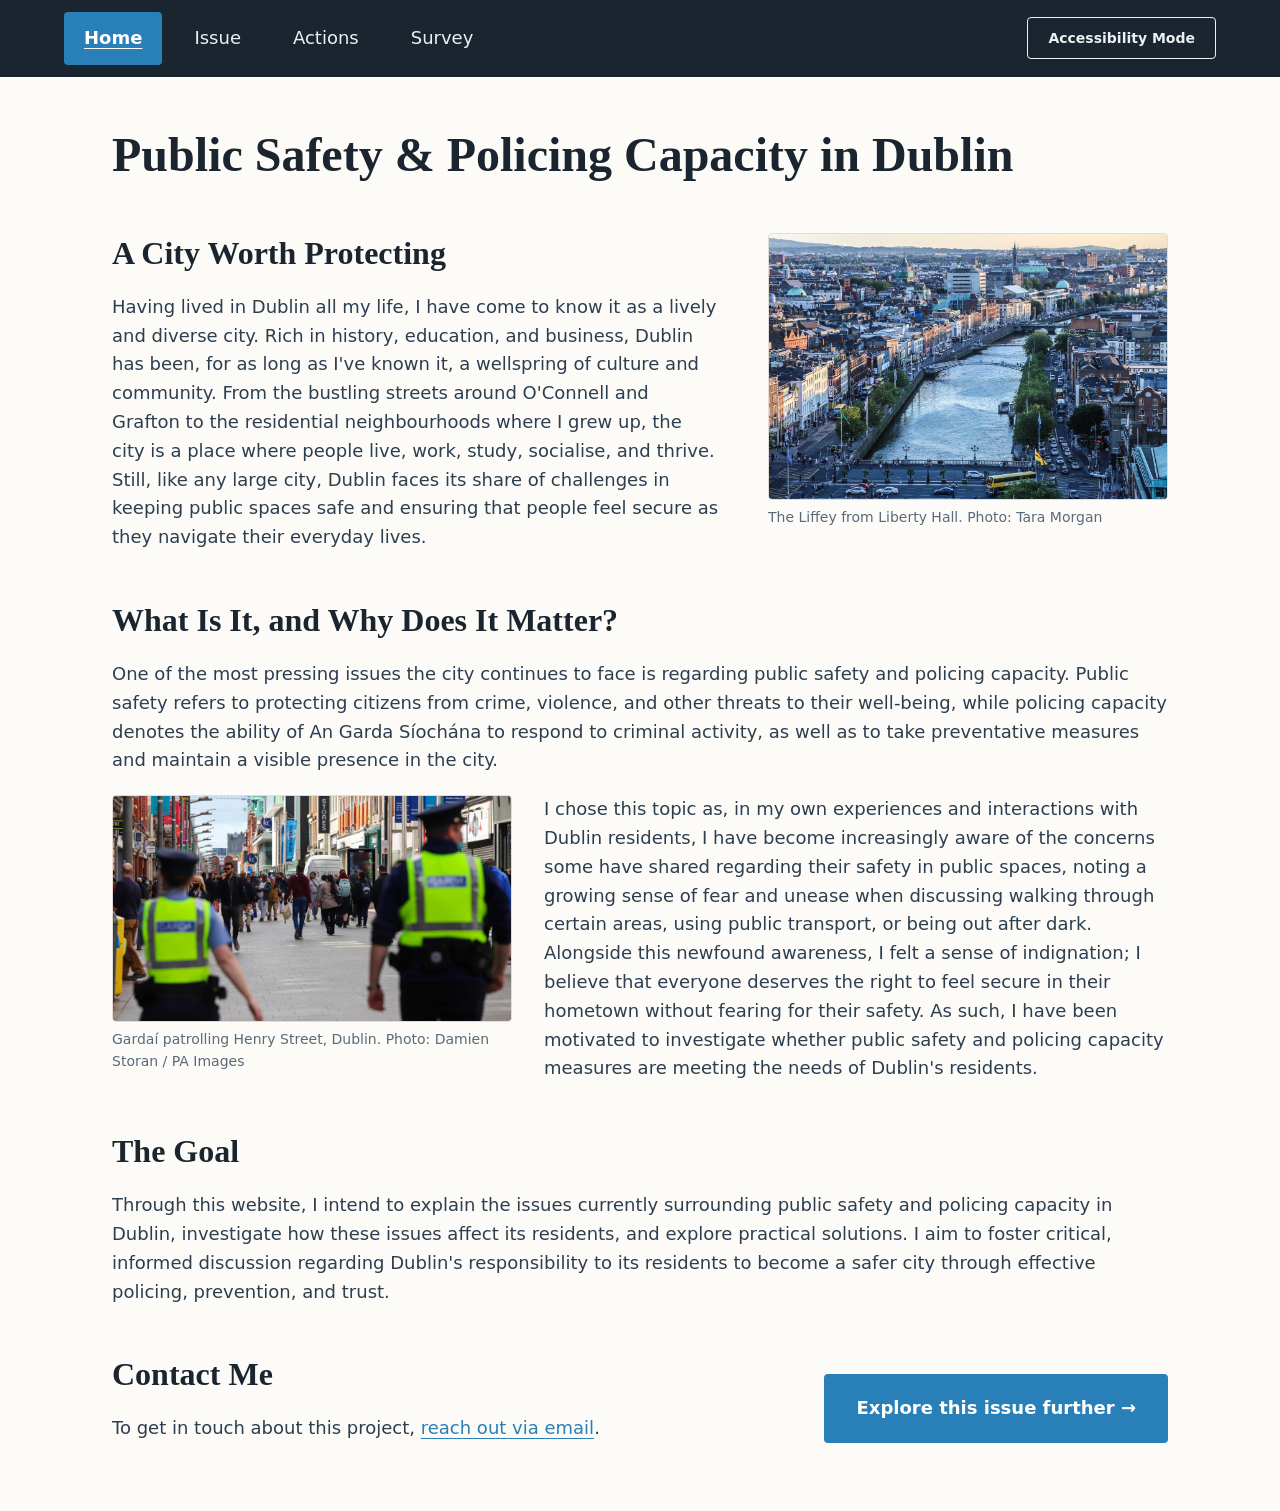
==== index.html @ 7e29a4af "Add files via upload" ====
<!DOCTYPE html PUBLIC "-//W3C//DTD XHTML 1.0 Transitional//EN" "http://www.w3.org/TR/xhtml1/DTD/xhtml1-transitional.dtd">
<html xmlns="http://www.w3.org/1999/xhtml">
<head>
<meta http-equiv="Content-Type" content="text/html; charset=iso-8859-1" />
<title>Homepage</title>
<link href="styles.css" rel="stylesheet" type="text/css" />
</head>
<body>
  <nav class="site-nav" aria-label="Main navigation">
    <ul class="nav-list">
      <li><a href="index.html" aria-current="page">Home</a></li>
      <li><a href="issue.html">Issue</a></li>
      <li><a href="actions.html">Actions</a></li>
	  <li><a href="survey.html">Survey</a></li>
	  <li class="nav-end">
	  	<button id="accessibility-toggle" class ="nav-button" aria-pressed="false">
		  Accessibility Mode
		</button>
	  </li>
    </ul>
  </nav>

  <script>
    const root = document.documentElement;
    const toggle = document.getElementById('accessibility-toggle');

    if (localStorage.getItem('theme') === 'accessibility-mode') {
      root.setAttribute('data-theme', 'accessibility-mode');
      toggle.setAttribute('aria-pressed', 'true');
    }

    toggle.addEventListener('click', () => {
      const turnOn = root.getAttribute('data-theme') !== 'accessibility-mode';

      if (turnOn) {
        root.setAttribute('data-theme', 'accessibility-mode');
      } else {
        root.removeAttribute('data-theme');
      }
      toggle.setAttribute('aria-pressed', String(turnOn));
      localStorage.setItem('theme', turnOn ? 'accessibility-mode' : 'normal');
    });
  </script>

  <main class="container">
    
    <h1>Public Safety & Policing Capacity in Dublin</h1>

    <section class="with-image">
      <figure class="float-right">
        <img src="view-of-the-liffey-from-liberty-hall-dublin-ireland-conde-nast-traveller-4feb16-Tara-Morgan.jpg" alt="View of the River Liffey from Liberty Hall, Dublin" />
        <figcaption>The Liffey from Liberty Hall. Photo: Tara Morgan</figcaption>
      </figure>

      <h2>A City Worth Protecting</h2>
      <p>Having lived in Dublin all my life, I have come to know it as a lively and diverse city. Rich in history, education, and business, Dublin has been, for as long as I've known it, a wellspring of culture and community. From the bustling streets around O'Connell and Grafton to the residential neighbourhoods where I grew up, the city is a place where people live, work, study, socialise, and thrive. Still, like any large city, Dublin faces its share of challenges in keeping public spaces safe and ensuring that people feel secure as they navigate their everyday lives.</p>

    </section>

    <section class="with-image">

      <h2>What Is It, and Why Does It Matter?</h2>
      <p>One of the most pressing issues the city continues to face is regarding public safety and policing capacity. Public safety refers to protecting citizens from crime, violence, and other threats to their well-being, while policing capacity denotes the ability of An Garda S�och�na to respond to criminal activity, as well as to take preventative measures and maintain a visible presence in the city.</p>
      <figure class="float-left">
        <img src="2984684_2_org_2.59690093.jpg" alt="Two Garda� on patrol among shoppers on Henry Street, Dublin" />
        <figcaption>Garda� patrolling Henry Street, Dublin. Photo: Damien Storan / PA Images</figcaption>
      </figure>
      <p>I chose this topic as, in my own experiences and interactions with Dublin residents, I have become increasingly aware of the concerns some have shared regarding their safety in public spaces, noting a growing sense of fear and unease when discussing walking through certain areas, using public transport, or being out after dark. Alongside this newfound awareness, I felt a sense of indignation; I believe that everyone deserves the right to feel secure in their hometown without fearing for their safety. As such, I have been motivated to investigate whether public safety and policing capacity measures are meeting the needs of Dublin's residents.</p>

    </section>

    <h2>The Goal</h2>
    <p>Through this website, I intend to explain the issues currently surrounding public safety and policing capacity in Dublin, investigate how these issues affect its residents, and explore practical solutions. I aim to foster critical, informed discussion regarding Dublin's responsibility to its residents to become a safer city through effective policing, prevention, and trust.</p>
    <h2>Contact Me</h2>
    <p>To get in touch about this project, <a href="mailto:burnsa7@tcd.ie">reach out via email</a>.
      <a href="issue.html" class="button-small button-right">Explore this issue further &rarr;</a></p>
  </main>

</body>
</html>
---- styles.css ----
/* ======================================================================
   QUICK START
   1. Edit the settings in :root below to set your site's visual identity.
   2. Use <main class="container"> for consistent page width and padding.
   3. Navigation markup:
        <nav class="site-nav" aria-label="Main navigation">
          <ul class="nav-list">
            <li><a href="index.html" aria-current="page">Home</a></li>
            <li><a href="about.html">About</a></li>
          </ul>
        </nav>
      Set aria-current="page" on the current page's link in each HTML file.
      CSS does NOT determine which page is active automatically.
   4. Wrap wide tables in:
        <div class="table-wrap" role="region" aria-label="Results"
             tabindex="0"> ...table... </div>
      Use <caption>, <thead>, <tbody>, and <th scope="col"> in your table.

   Avoid repeated inline styles.
   ====================================================================== */

/* 1. EDITABLE DESIGN SETTINGS */
:root {
  /* Typography */
  --font-body: system-ui, -apple-system, BlinkMacSystemFont, "Segoe UI", Roboto, Oxygen, Ubuntu, Cantarell, sans-serif;
  --font-heading: "Georgia", Cambria, "Times New Roman", Times, serif;
  --font-size-body: 1rem;
  --font-size-small: 0.875rem;
  --font-size-h1: 2.25rem;
  --font-size-h2: 1.5rem;
  --font-size-h3: 1.25rem;
  --weight-body: 400;
  --weight-heading: 600;
  --line-height-body: 1.6;
  --line-height-heading: 1.25;
  --text-align-body: start; /* start, center, end, or justify */
  --text-align-heading: start; /* start, center, end, or justify */

  /* Colours: recheck text/background contrast after changing these. */
  --color-text: #2c3e50;
  --color-muted: #596a7a;
  --color-heading: #1a252f;
  --color-link: #2980b9;
  --color-link-hover: #1f618d;
  --bg-page: #fdfbf7;
  --bg-surface: #ffffff;
  --color-border: #e2dcd5;
  --color-focus: #2980b9;
  --bg-nav: #1a252f;
  --color-nav-link: #ecf0f1;
  --bg-nav-hover: #2c3e50;
  --bg-nav-active: #2980b9;
  --color-nav-active: #ffffff;
  --bg-table-header: #f4f0eb;
  --bg-table-odd: #ffffff;
  --bg-table-even: #fdfbf7;

  /* Spacing scale: change these to adjust spacing across the site. */
  --space-xs: 0.375rem;
  --space-sm: 0.75rem;
  --space-md: 1.25rem;
  --space-lg: 2rem;
  --space-xl: 3rem;
  --space-2xl: 4.5rem;
  --paragraph-gap: var(--space-md);
  --heading-gap-before: var(--space-xl);
  --heading-gap-after: var(--space-md);

  /* Layout, component padding, and borders */
  --content-width: 72rem;
  --page-padding: var(--space-md);
  --nav-gap: var(--space-sm);
  --table-cell-padding: 0.75rem 1rem;
  --border-width: 1px;
  --radius: 0.25rem;
}

/* 2. BASE TYPOGRAPHY AND BACKGROUND */

*, *::before, *::after { box-sizing: border-box; }
html { font-size: 100%; }
body {
  margin: 0;
  font-family: var(--font-body);
  font-size: var(--font-size-body);
  font-weight: var(--weight-body);
  line-height: var(--line-height-body);
  text-align: var(--text-align-body);
  color: var(--color-text);
  background-color: var(--bg-page);
  overflow-wrap: break-word;
}
p, ul, ol { margin-block: 0 var(--paragraph-gap); }
ul, ol { padding-inline-start: var(--space-lg); }
li + li { margin-block-start: var(--space-xs); }
small, .text-small { font-size: var(--font-size-small); }
.text-muted { color: var(--color-muted); }
.text-center { text-align: center; }
.text-start { text-align: start; }
.text-end { text-align: end; }
a { color: var(--color-link); text-underline-offset: 0.2em; }
a:hover { color: var(--color-link-hover); }
img, video { max-width: 100%; height: auto; }

/* Keep visible keyboard focus; do not replace this with outline: none. */
:focus-visible {
  outline: 3px solid var(--color-focus);
  outline-offset: 3px;
}
[hidden] { display: none !important; }

/* 3. PAGE LAYOUT, MARGINS, AND PADDING */

.container {
  width: 100%;
  max-width: var(--content-width);
  margin-inline: auto;
  padding: var(--page-padding);
}

/* 4. HEADINGS: h1 = page title; h2 = section; h3 = subsection */

h1, h2, h3, h4, h5, h6 {
  font-family: var(--font-heading);
  font-weight: var(--weight-heading);
  line-height: var(--line-height-heading);
  text-align: var(--text-align-heading);
  color: var(--color-heading);
  margin-block: var(--heading-gap-before) var(--heading-gap-after);
}
h1 { font-size: var(--font-size-h1); }
h2 { font-size: var(--font-size-h2); }
h3 { font-size: var(--font-size-h3); }
h4, h5, h6 { font-size: var(--font-size-body); }
h1:first-child, h2:first-child, h3:first-child { margin-block-start: 0; }

/* 5. NAVIGATION: stacked on mobile; horizontal and wrapping on tablet+ 
You can delete this block if you want to have your own navigation style.*/

.site-nav {
  padding: var(--space-sm) var(--page-padding);
  background-color: var(--bg-nav);
}
.nav-list {
  /*align-items: center;*/
  display: flex;
  flex-direction: column;
  gap: var(--nav-gap);
  max-width: var(--content-width);
  margin: 0 auto;
  padding: 0;
  list-style: none;
}
.nav-list > li { margin: 0; }
.nav-list a {
  display: block;
  padding: var(--space-sm) var(--space-md);
  color: var(--color-nav-link);
  border-radius: var(--radius);
  text-decoration: none;
}
.nav-list a:hover {
  background-color: var(--bg-nav-hover);
  text-decoration: underline;
}
.nav-list a[aria-current="page"] {
  color: var(--color-nav-active);
  background-color: var(--bg-nav-active);
  font-weight: var(--weight-heading);
  text-decoration: underline;
}
.nav-list a:focus-visible { outline-color: var(--color-nav-link); }

.nav-list > .nav-end {
  display: flex;
  align-items: center;
  margin-inline-start: auto;
}

.nav-button {
  background: transparent;
  color: var(--color-nav-link);
  border: var(--border-width) solid var(--color-nav-link);
  padding: var(--space-sm) var(--space-md);
  border-radius: var(--radius);
  font-family: var(--font-body);
  font-size: var(--font-size-small);
  font-weight: var(--weight-heading);
  cursor: pointer;
}

.nav-button:hover {
  background-color: var(--bg-nav-hover);
}

/* Accessibility mode switched on */
.nav-button[aria-pressed="true"] {
  background-color: var(--bg-nav-active);
  color: var(--color-nav-active);
  border-color: var(--bg-nav-active);
}

.nav-button:focus-visible {
  outline-color: var(--color-nav-link);
}

/* 6. TABLES: padding spaces cell contents; collapsed borders have no gaps.
   For actual gaps BETWEEN cells instead, use border-collapse: separate;
   border-spacing: 0.25rem; on table. 
   You can delete this block if you want to have your own table style.*/
   
.table-wrap { max-width: 100%; overflow-x: auto; }
table {
  width: 100%;
  table-layout: fixed;
  border-collapse: collapse;
  background-color: var(--bg-surface);
}
caption {
  padding-block: var(--space-sm);
  font-weight: var(--weight-heading);
  text-align: start;
}
th, td {
  padding: var(--table-cell-padding);
  border: var(--border-width) solid var(--color-border);
  text-align: start;
  vertical-align: top;
}
.col-year {
  width: 8rem;
}
.col-data {
  width: auto;
}
thead th { background-color: var(--bg-table-header); }
tbody tr:nth-child(odd) { background-color: var(--bg-table-odd); }
tbody tr:nth-child(even) { background-color: var(--bg-table-even); }

/* Rollover table */
.rollover-table tbody tr:hover {
  outline: var(--border-width) solid var(--color-link);
  outline-offset: -2px;
  font-weight: var(--weight-heading);
}

.rollover-panel {
  margin-block: var(--space-md) var(--space-lg);
  padding: var(--space-md);
  border: var(--border-width) solid var(--color-border);
  background-color: var(--bg-surface);
  min-height: 6.5rem;
}

.rollover-panel p {
  margin: 0;
}

/* 7. RESPONSIVE DESIGN — MOBILE FIRST
   Base rules above apply at every width; these override them on wider screens.
   Breakpoints are starting points, not device detection. Adjust after testing.
   Use literal values here: CSS variables cannot be used in media conditions. */

/* Tablet / medium screens: 48rem and wider (usually 768px). */
@media (min-width: 48rem) {
  :root {
    --font-size-body: 1.0625rem;
    --font-size-h1: 2.5rem;
    --font-size-h2: 1.75rem;
    --font-size-h3: 1.375rem;
    --page-padding: var(--space-lg);
  }
  .nav-list { flex-direction: row; flex-wrap: wrap; }
}

/* Desktop / large screens: 75rem and wider (usually 1200px). */
@media (min-width: 75rem) {
  :root {
    --font-size-body: 1.125rem;
    --font-size-h1: 3rem;
    --font-size-h2: 2rem;
    --font-size-h3: 1.5rem;
    --page-padding: var(--space-xl);
  }
}

/* Images */
.with-image {
  margin-block-start: var(--heading-gap-before);
}

/* Images stacked */
.float-right,
.float-left {
  width: 100%;
  margin: 0 0 var(--space-md) 0;
}

.float-right img,
.float-left img {
  display: block;
  width: 100%;
  height: auto;
  border-radius: var(--radius);
  border: var(--border-width) solid var(--color-border);
}

.float-right figcaption,
.float-left figcaption {
  font-size: var(--font-size-small);
  color: var(--color-muted);
  margin-top: var(--space-xs);
}

/* Images side by side */
@media (min-width: 48rem) {
  .float-right,
  .float-left {
    width: 40%;
    max-width: 400px;
  }

  .float-right {
    float: right;
    margin: 0 0 var(--space-md) var(--space-xl);
  }

  .float-left {
    float: left;
    margin: 0 var(--space-lg) var(--space-md) 0;
  }
}

/* Buttons */

/* Small button */
.button-small {
  display: inline-block;
  padding: var(--space-md) var(--space-lg);
  background-color: var(--bg-nav-active);
  color: var(--color-nav-active);
  font-weight: var(--weight-heading);
  text-decoration: none;
  border-radius: var(--radius);
  white-space: nowrap;
  font-family: inherit;
  font-size: inherit;
  border: none;
  cursor: pointer;
}

.button-small:hover {
  background-color: var(--color-link-hover);
  color: var(--color-nav-active);
}

.button-small-transparent {
  padding: var(--space-md) var(--space-lg);
  background-color: transparent;
  color: var(--color-link);
  border: var(--border-width) solid var(--color-link);
  border-radius: var(--radius);
  font-family: inherit;
  font-size: inherit;
  font-weight: var(--weight-heading);
  text-decoration: none;
  cursor: pointer;
}

.button-small-transparent:hover {
  background-color: var(--bg-table-header);
}

.button-small-indent {
  margin-inline-start: var(--space-md);
}

/* Align button to right */

/* Button on its own line */
.button-right {
  display: block;
  width: fit-content;
  margin-block: 0 var(--space-sm);
  margin-top: 1.5rem;
}

/* Button to right */
@media (min-width: 48rem) {
  .button-right {
    float: right;
    margin-block: 0;
    margin-inline-start: var(--space-md);
    margin-top: -2.5rem;
  }
}

p:has(.button-right) {
  display: flow-root;
}

.button-row {
  display: flex;
  flex-wrap: wrap;
  justify-content: space-between;
  gap: var(--space-md);
  margin-block: var(--space-lg) var(--space-lg);
}

/* Survey */

fieldset {
  margin: 0 0 var(--space-lg);
  padding: var(--space-md);
  border: var(--border-width) solid var(--color-border);
  border-radius: var(--radius);
  background-color: var(--bg-surface);
}

legend {
  padding-inline: var(--space-xs);
  font-family: var(--font-heading);
  font-weight: var(--weight-body);
  color: var(--color-heading);
}

fieldset label {
  display: block;
  padding-block: var(--space-xs);
  cursor: pointer;
}

textarea {
  display: block;
  width: 100%;
  max-width: 100%;
  padding: var(--space-sm);
  font-family: inherit;
  font-size: inherit;
  color: var(--color-text);
  background-color: var(--bg-surface);
  border: var(--border-width) solid var(--color-border);
  border-radius: var(--radius);
  resize: vertical;
}

select,
input[type="text"] {
  display: block;
  width: 100%;
  max-width: 24rem;
  margin-top: var(--space-sm);
  padding: var(--space-sm);
  font-family: inherit;
  font-size: inherit;
  color: var(--color-text);
  background-color: var(--bg-surface);
  border: var(--border-width) solid var(--color-border);
  border-radius: var(--radius);
}

.question-label {
  font-family: var(--font-heading);
  font-weight: var(--weight-body);
  color: var(--color-heading);
}

/* Accessibility mode */

:root[data-theme="accessibility-mode"] {
  --font-heading: system-ui, -apple-system, BlinkMacSystemFont, "Segoe UI", Roboto, Oxygen, Ubuntu, Cantarell, sans-serif;
  --font-size-body: 1.5rem;
  --font-size-small: 1.3125rem;
  --font-size-h1: 3.375rem;
  --font-size-h2: 2.25rem;
  --font-size-h3: 1.875rem;
  --weight-body: 525;
  --weight-heading: 725;
  --line-height-body: 1.8;
  --line-height-heading: 1.35;
  --color-text: #000000;
  --color-muted: #111111;
  --color-heading: #000000;
  --color-link: #0000ee;
  --color-link-hover: #0000cc;
  --bg-page: #ffffff;
  --bg-surface: #ffffff;
  --color-border: #000000;
  --color-focus: #0000ff;
  --bg-nav: #000000;
  --color-nav-link: #ffffff;
  --bg-nav-hover: #333333;
  --bg-nav-active: #ffff00;
  --color-nav-active: #000000;
  --bg-table-header: #e5e5e5;
  --bg-table-odd: #ffffff;
  --bg-table-even: #f0f0f0;
}
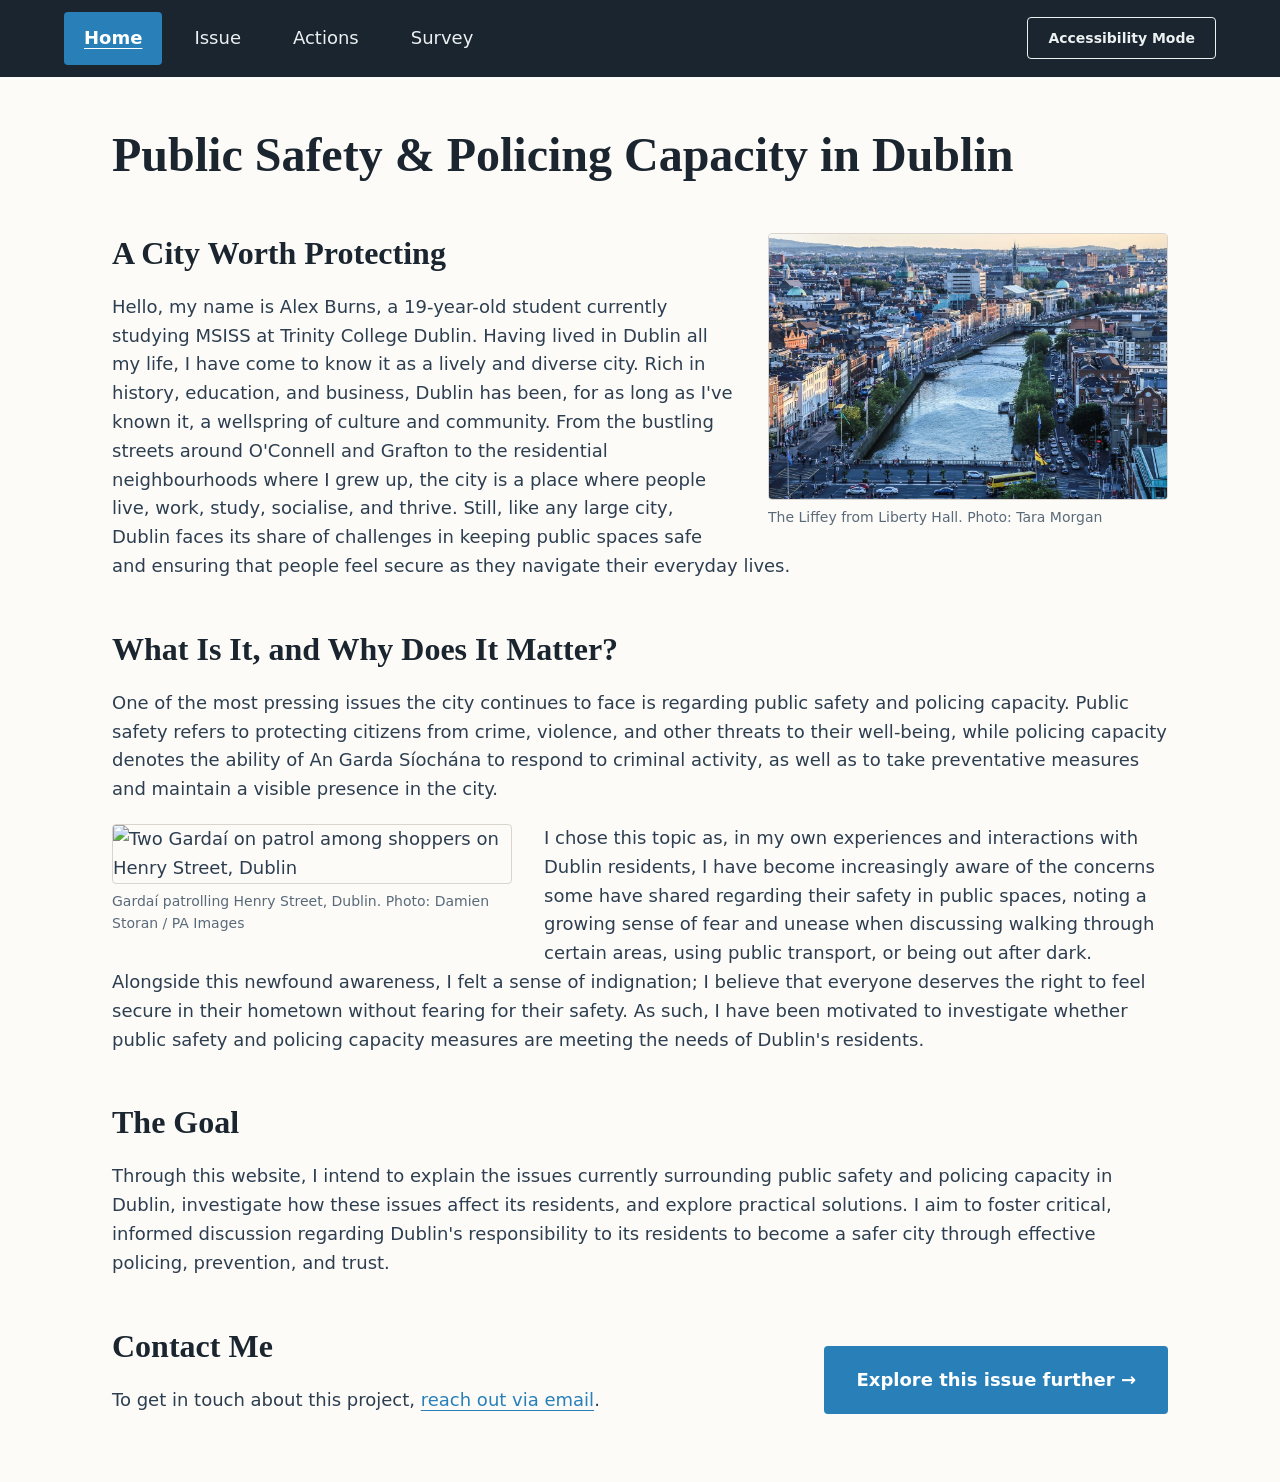
==== commit 1351973b: "Add files via upload" ====
--- a/index.html
+++ b/index.html
@@ -1,8 +1,8 @@
 <!DOCTYPE html PUBLIC "-//W3C//DTD XHTML 1.0 Transitional//EN" "http://www.w3.org/TR/xhtml1/DTD/xhtml1-transitional.dtd">
 <html xmlns="http://www.w3.org/1999/xhtml">
 <head>
-<meta http-equiv="Content-Type" content="text/html; charset=iso-8859-1" />
-<title>Homepage</title>
+<meta http-equiv="Content-Type" content="text/html; charset=utf-8" />
+<meta name="viewport" content="width=device-width, initial-scale=1" /><title>Homepage</title>
 <link href="styles.css" rel="stylesheet" type="text/css" />
 </head>
 <body>
@@ -22,23 +22,55 @@
 
   <script>
     const root = document.documentElement;
-    const toggle = document.getElementById('accessibility-toggle');
+    const accessibilityToggle = document.getElementById('accessibility-toggle');
 
-    if (localStorage.getItem('theme') === 'accessibility-mode') {
-      root.setAttribute('data-theme', 'accessibility-mode');
-      toggle.setAttribute('aria-pressed', 'true');
+    const accessibilityMode = {
+      '--font-heading': 'system-ui, -apple-system, BlinkMacSystemFont, "Segoe UI", Roboto, Oxygen, Ubuntu, Cantarell, sans-serif',
+      '--font-size-body': '1.5rem',
+      '--font-size-small': '1.3125rem',
+      '--font-size-h1': '3.375rem',
+      '--font-size-h2': '2.25rem',
+      '--font-size-h3': '1.875rem',
+      '--weight-body': '525',
+      '--weight-heading': '725',
+      '--line-height-body': '1.8',
+      '--line-height-heading': '1.35',
+      '--color-text': '#000000',
+      '--color-muted': '#111111',
+      '--color-heading': '#000000',
+      '--color-link': '#0000ee',
+      '--color-link-hover': '#0000cc',
+      '--bg-page': '#ffffff',
+      '--bg-surface': '#ffffff',
+      '--color-border': '#000000',
+      '--color-focus': '#0000ff',
+      '--bg-nav': '#000000',
+      '--color-nav-link': '#ffffff',
+      '--bg-nav-hover': '#333333',
+      '--bg-nav-active': '#ffff00',
+      '--color-nav-active': '#000000',
+      '--bg-table-header': '#e5e5e5',
+      '--bg-table-header-secondary': '#c0c0c0',
+      '--bg-table-odd': '#ffffff',
+      '--bg-table-even': '#f0f0f0'
+    };
+
+    function setMode(on) {
+      for (const [name, value] of Object.entries(accessibilityMode)) {
+        if (on) {
+          root.style.setProperty(name, value);
+        } else {
+          root.style.removeProperty(name);
+        }
+      }
+      accessibilityToggle.setAttribute('aria-pressed', String(on));
+      localStorage.setItem('theme', on ? 'accessibility-mode' : 'normal');
     }
 
-    toggle.addEventListener('click', () => {
-      const turnOn = root.getAttribute('data-theme') !== 'accessibility-mode';
+    setMode(localStorage.getItem('theme') === 'accessibility-mode');
 
-      if (turnOn) {
-        root.setAttribute('data-theme', 'accessibility-mode');
-      } else {
-        root.removeAttribute('data-theme');
-      }
-      toggle.setAttribute('aria-pressed', String(turnOn));
-      localStorage.setItem('theme', turnOn ? 'accessibility-mode' : 'normal');
+    accessibilityToggle.addEventListener('click', () => {
+      setMode(accessibilityToggle.getAttribute('aria-pressed') !== 'true');
     });
   </script>
 
@@ -53,17 +85,17 @@
       </figure>
 
       <h2>A City Worth Protecting</h2>
-      <p>Having lived in Dublin all my life, I have come to know it as a lively and diverse city. Rich in history, education, and business, Dublin has been, for as long as I've known it, a wellspring of culture and community. From the bustling streets around O'Connell and Grafton to the residential neighbourhoods where I grew up, the city is a place where people live, work, study, socialise, and thrive. Still, like any large city, Dublin faces its share of challenges in keeping public spaces safe and ensuring that people feel secure as they navigate their everyday lives.</p>
+      <p>Hello, my name is Alex Burns, a 19-year-old student currently studying MSISS at Trinity College Dublin. Having lived in Dublin all my life, I have come to know it as a lively and diverse city. Rich in history, education, and business, Dublin has been, for as long as I've known it, a wellspring of culture and community. From the bustling streets around O'Connell and Grafton to the residential neighbourhoods where I grew up, the city is a place where people live, work, study, socialise, and thrive. Still, like any large city, Dublin faces its share of challenges in keeping public spaces safe and ensuring that people feel secure as they navigate their everyday lives.</p>
 
     </section>
 
     <section class="with-image">
 
       <h2>What Is It, and Why Does It Matter?</h2>
-      <p>One of the most pressing issues the city continues to face is regarding public safety and policing capacity. Public safety refers to protecting citizens from crime, violence, and other threats to their well-being, while policing capacity denotes the ability of An Garda S�och�na to respond to criminal activity, as well as to take preventative measures and maintain a visible presence in the city.</p>
+      <p>One of the most pressing issues the city continues to face is regarding public safety and policing capacity. Public safety refers to protecting citizens from crime, violence, and other threats to their well-being, while policing capacity denotes the ability of An Garda Síochána to respond to criminal activity, as well as to take preventative measures and maintain a visible presence in the city.</p>
       <figure class="float-left">
-        <img src="2984684_2_org_2.59690093.jpg" alt="Two Garda� on patrol among shoppers on Henry Street, Dublin" />
-        <figcaption>Garda� patrolling Henry Street, Dublin. Photo: Damien Storan / PA Images</figcaption>
+        <img src="garda-patrol.jpg" alt="Two Gardaí on patrol among shoppers on Henry Street, Dublin" />
+        <figcaption>Gardaí patrolling Henry Street, Dublin. Photo: Damien Storan / PA Images</figcaption>
       </figure>
       <p>I chose this topic as, in my own experiences and interactions with Dublin residents, I have become increasingly aware of the concerns some have shared regarding their safety in public spaces, noting a growing sense of fear and unease when discussing walking through certain areas, using public transport, or being out after dark. Alongside this newfound awareness, I felt a sense of indignation; I believe that everyone deserves the right to feel secure in their hometown without fearing for their safety. As such, I have been motivated to investigate whether public safety and policing capacity measures are meeting the needs of Dublin's residents.</p>
 
--- a/styles.css
+++ b/styles.css
@@ -22,8 +22,8 @@
 /* 1. EDITABLE DESIGN SETTINGS */
 :root {
   /* Typography */
-  --font-body: system-ui, -apple-system, BlinkMacSystemFont, "Segoe UI", Roboto, Oxygen, Ubuntu, Cantarell, sans-serif;
-  --font-heading: "Georgia", Cambria, "Times New Roman", Times, serif;
+  --font-body: system-ui, -apple-system, BlinkMacSystemFont, "Segoe UI", Helvetica, Roboto, Oxygen, Ubuntu, Cantarell, sans-serif;
+  --font-heading: "Palatino Linotype", Palatino, "Georgia", Cambria, "Times New Roman", Times, serif;
   --font-size-body: 1rem;
   --font-size-small: 0.875rem;
   --font-size-h1: 2.25rem;
@@ -44,7 +44,7 @@
   --color-link-hover: #1f618d;
   --bg-page: #fdfbf7;
   --bg-surface: #ffffff;
-  --color-border: #e2dcd5;
+  --color-border: #dad4cd;
   --color-focus: #2980b9;
   --bg-nav: #1a252f;
   --color-nav-link: #ecf0f1;
@@ -52,8 +52,9 @@
   --bg-nav-active: #2980b9;
   --color-nav-active: #ffffff;
   --bg-table-header: #f4f0eb;
-  --bg-table-odd: #ffffff;
-  --bg-table-even: #fdfbf7;
+  --bg-table-header-secondary: #ece7df;
+  --bg-table-odd: #fdfbf7;
+  --bg-table-even: #ffffff;
 
   /* Spacing scale: change these to adjust spacing across the site. */
   --space-xs: 0.375rem;
@@ -212,7 +213,6 @@
 .table-wrap { max-width: 100%; overflow-x: auto; }
 table {
   width: 100%;
-  table-layout: fixed;
   border-collapse: collapse;
   background-color: var(--bg-surface);
 }
@@ -227,21 +227,31 @@
   text-align: start;
   vertical-align: top;
 }
-.col-year {
-  width: 8rem;
-}
-.col-data {
-  width: auto;
-}
+
 thead th { background-color: var(--bg-table-header); }
+thead tr:first-child th { background-color: var(--bg-table-header-secondary); }
 tbody tr:nth-child(odd) { background-color: var(--bg-table-odd); }
 tbody tr:nth-child(even) { background-color: var(--bg-table-even); }
+tbody td:first-child { background-color: var(--bg-table-header); }
+tfoot td { background-color: var(--bg-table-even); }
 
 /* Rollover table */
+.rollover-table th,
+.rollover-table td {
+  text-align: center;
+  vertical-align: middle;
+}
+
+.rollover-table .align-left {
+  text-align: left;
+}
+
 .rollover-table tbody tr:hover {
   outline: var(--border-width) solid var(--color-link);
   outline-offset: -2px;
-  font-weight: var(--weight-heading);
+  text-shadow: 0.5px 0 0 currentColor;
+  /*font-weight: var(--weight-heading);*/
+  /*background-color: var(--bg-table-header);*/
 }
 
 .rollover-panel {
@@ -286,6 +296,7 @@
 
 /* Images */
 .with-image {
+  clear: both;
   margin-block-start: var(--heading-gap-before);
 }
 
@@ -316,18 +327,18 @@
 @media (min-width: 48rem) {
   .float-right,
   .float-left {
-    width: 40%;
+    width: 38%;
     max-width: 400px;
   }
 
   .float-right {
     float: right;
-    margin: 0 0 var(--space-md) var(--space-xl);
+    margin: 0 0 var(--space-sm) var(--space-lg);
   }
 
   .float-left {
     float: left;
-    margin: 0 var(--space-lg) var(--space-md) 0;
+    margin: 0 var(--space-lg) var(--space-sm) 0;
   }
 }
 
@@ -463,36 +474,4 @@
   font-family: var(--font-heading);
   font-weight: var(--weight-body);
   color: var(--color-heading);
-}
-
-/* Accessibility mode */
-
-:root[data-theme="accessibility-mode"] {
-  --font-heading: system-ui, -apple-system, BlinkMacSystemFont, "Segoe UI", Roboto, Oxygen, Ubuntu, Cantarell, sans-serif;
-  --font-size-body: 1.5rem;
-  --font-size-small: 1.3125rem;
-  --font-size-h1: 3.375rem;
-  --font-size-h2: 2.25rem;
-  --font-size-h3: 1.875rem;
-  --weight-body: 525;
-  --weight-heading: 725;
-  --line-height-body: 1.8;
-  --line-height-heading: 1.35;
-  --color-text: #000000;
-  --color-muted: #111111;
-  --color-heading: #000000;
-  --color-link: #0000ee;
-  --color-link-hover: #0000cc;
-  --bg-page: #ffffff;
-  --bg-surface: #ffffff;
-  --color-border: #000000;
-  --color-focus: #0000ff;
-  --bg-nav: #000000;
-  --color-nav-link: #ffffff;
-  --bg-nav-hover: #333333;
-  --bg-nav-active: #ffff00;
-  --color-nav-active: #000000;
-  --bg-table-header: #e5e5e5;
-  --bg-table-odd: #ffffff;
-  --bg-table-even: #f0f0f0;
 }
